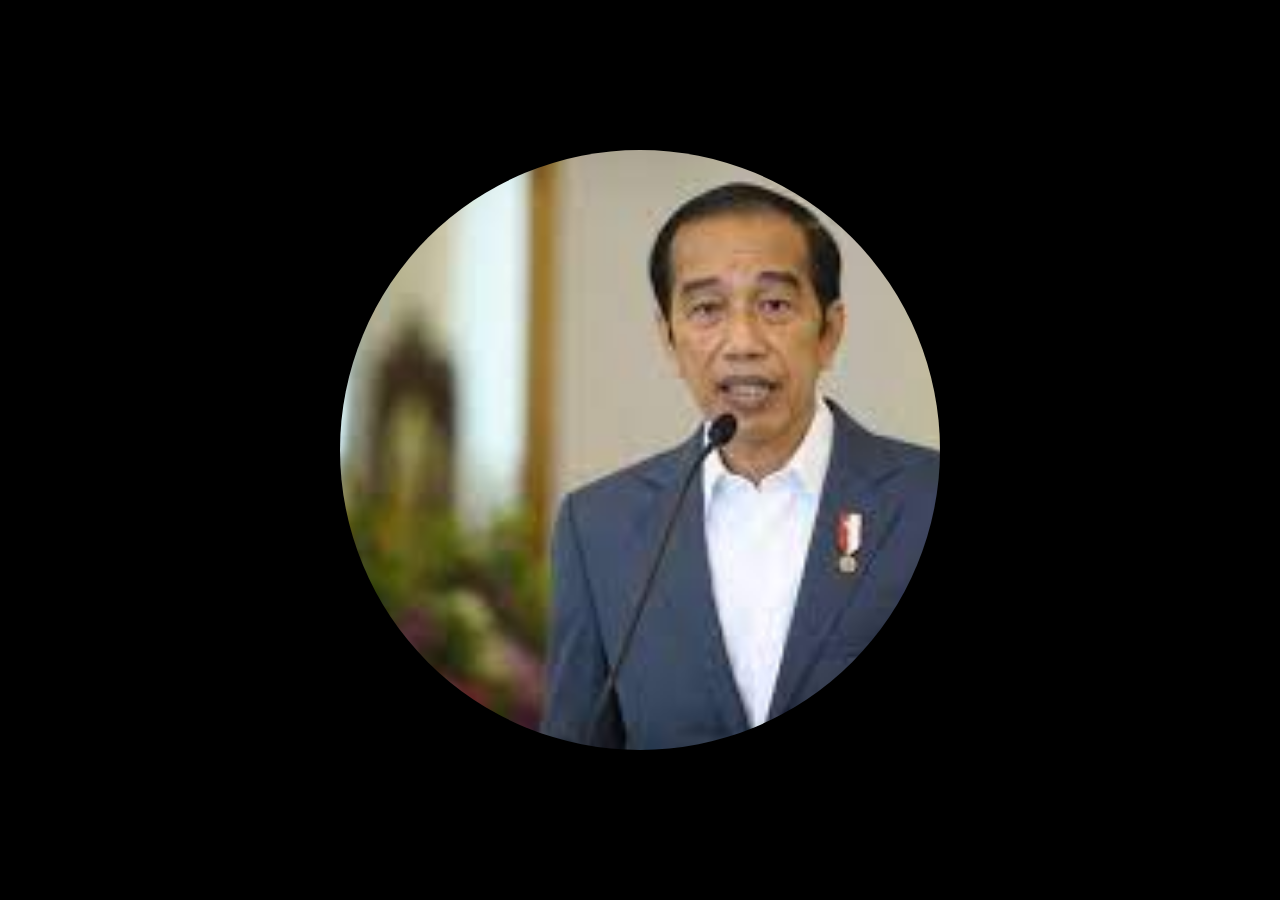
==== index.html @ 13176ba9 "first commit" ====
<!DOCTYPE html>
<html lang="en">
	<head>
		<meta charset="UTF-8" />
		<meta http-equiv="X-UA-Compatible" content="IE=edge" />
		<meta name="viewport" content="width=device-width, initial-scale=1.0" />
		<title>Music gak sih</title>
		<link rel="stylesheet" href="style.css" />
	</head>
	<body>
		<canvas id="canvas"></canvas>
		<div class="container" id="image" >
			<img src="download.jpeg" alt="Image sakti">
		</div>
		<script src="script.js"></script>
	</body>
</html>
---- style.css ----
* {
	box-sizing: border-box;
}

body {
	margin: 0;
	padding: 0;
	overflow: hidden;
	background-color: black;
    transition: background-color 0.3s ease;
}

@keyframes backgroundAnimation {
    0% {
        background-color: rgb(255, 163, 163);
    }

    50% {
        background-color: black;
    }

    60% {
        background-color: rgb(255, 83, 83);
    }

    100% {
        background-color: black;
    }
}

canvas {
	position: absolute;
	top: 0;
	left: 0;
	width: 100%;
	height: 100%;
}

.container {
	display: flex;
	justify-content: center;
	align-items: center;
	width: 100%;
	height: 100vh;
}

img {
	object-fit: cover;
	object-position: center;
	width: 600px;
	height: 600px;
	margin-left: 135;
	border-radius: 50%;
}

#image {
	transition: all 0.5s cubic-bezier(0.26, -0.11, 0.2, 1.24);
}

@keyframes beat {
	0% {
		transform: scale(1.2);
	}

	30% {
		transform: scale(1.4);
	}

    40% {
		transform: scale(1.1);
	}

	100% {
		transform: scale(1);
	}
}
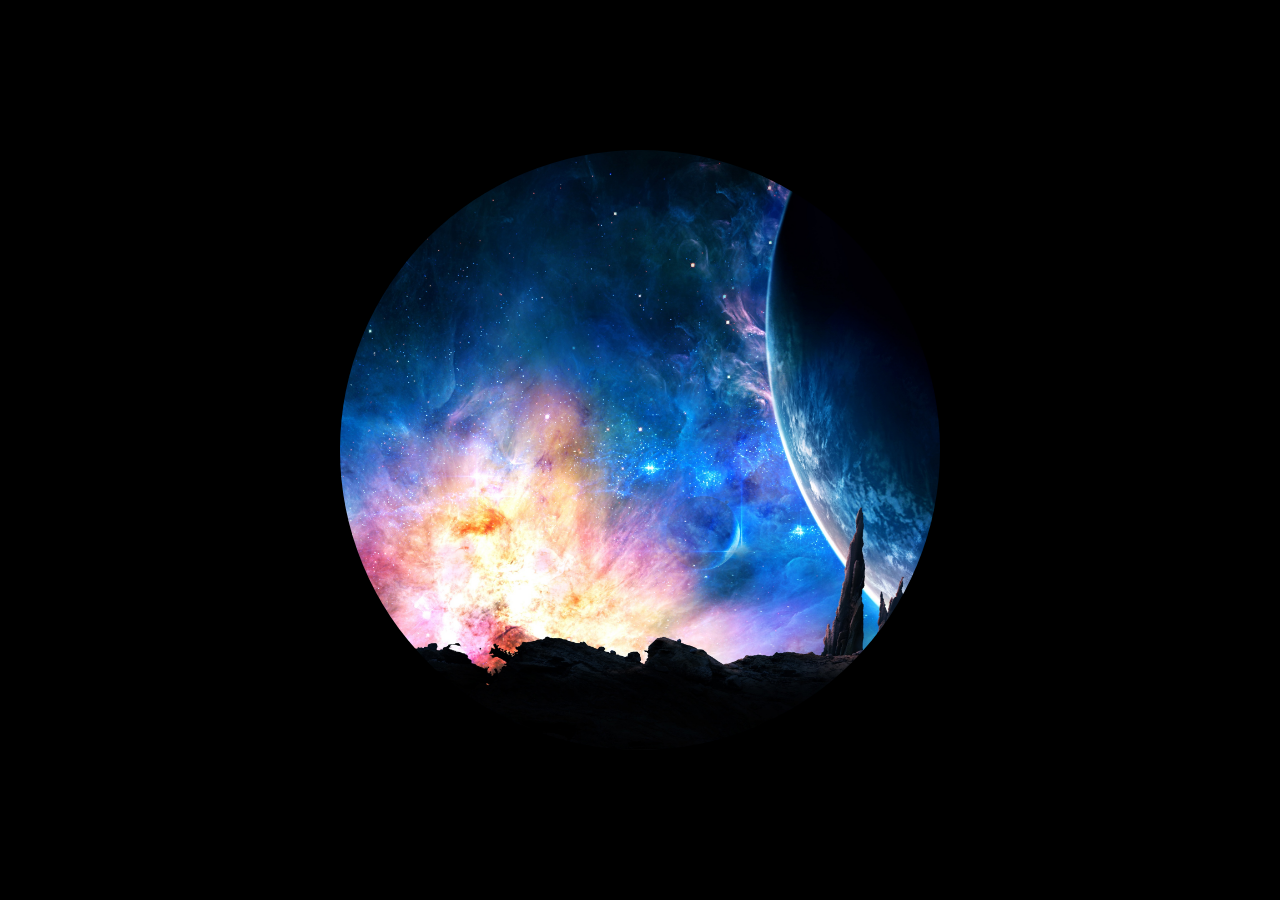
==== commit b718a59d: ". . . ." ====
--- a/index.html
+++ b/index.html
@@ -10,7 +10,7 @@
 	<body>
 		<canvas id="canvas"></canvas>
 		<div class="container" id="image" >
-			<img src="download.jpeg" alt="Image sakti">
+			<img src="526200.jpg" alt="Image sakti">
 		</div>
 		<script src="script.js"></script>
 	</body>
--- a/style.css
+++ b/style.css
@@ -60,17 +60,21 @@
 @keyframes beat {
 	0% {
 		transform: scale(1.2);
+        filter: blur(1.5px)
 	}
 
 	30% {
 		transform: scale(1.4);
+        filter: blur(12px)
 	}
 
     40% {
 		transform: scale(1.1);
+        filter: blur(1.2px)
 	}
 
 	100% {
 		transform: scale(1);
+        filter: blur(0px)
 	}
 }
